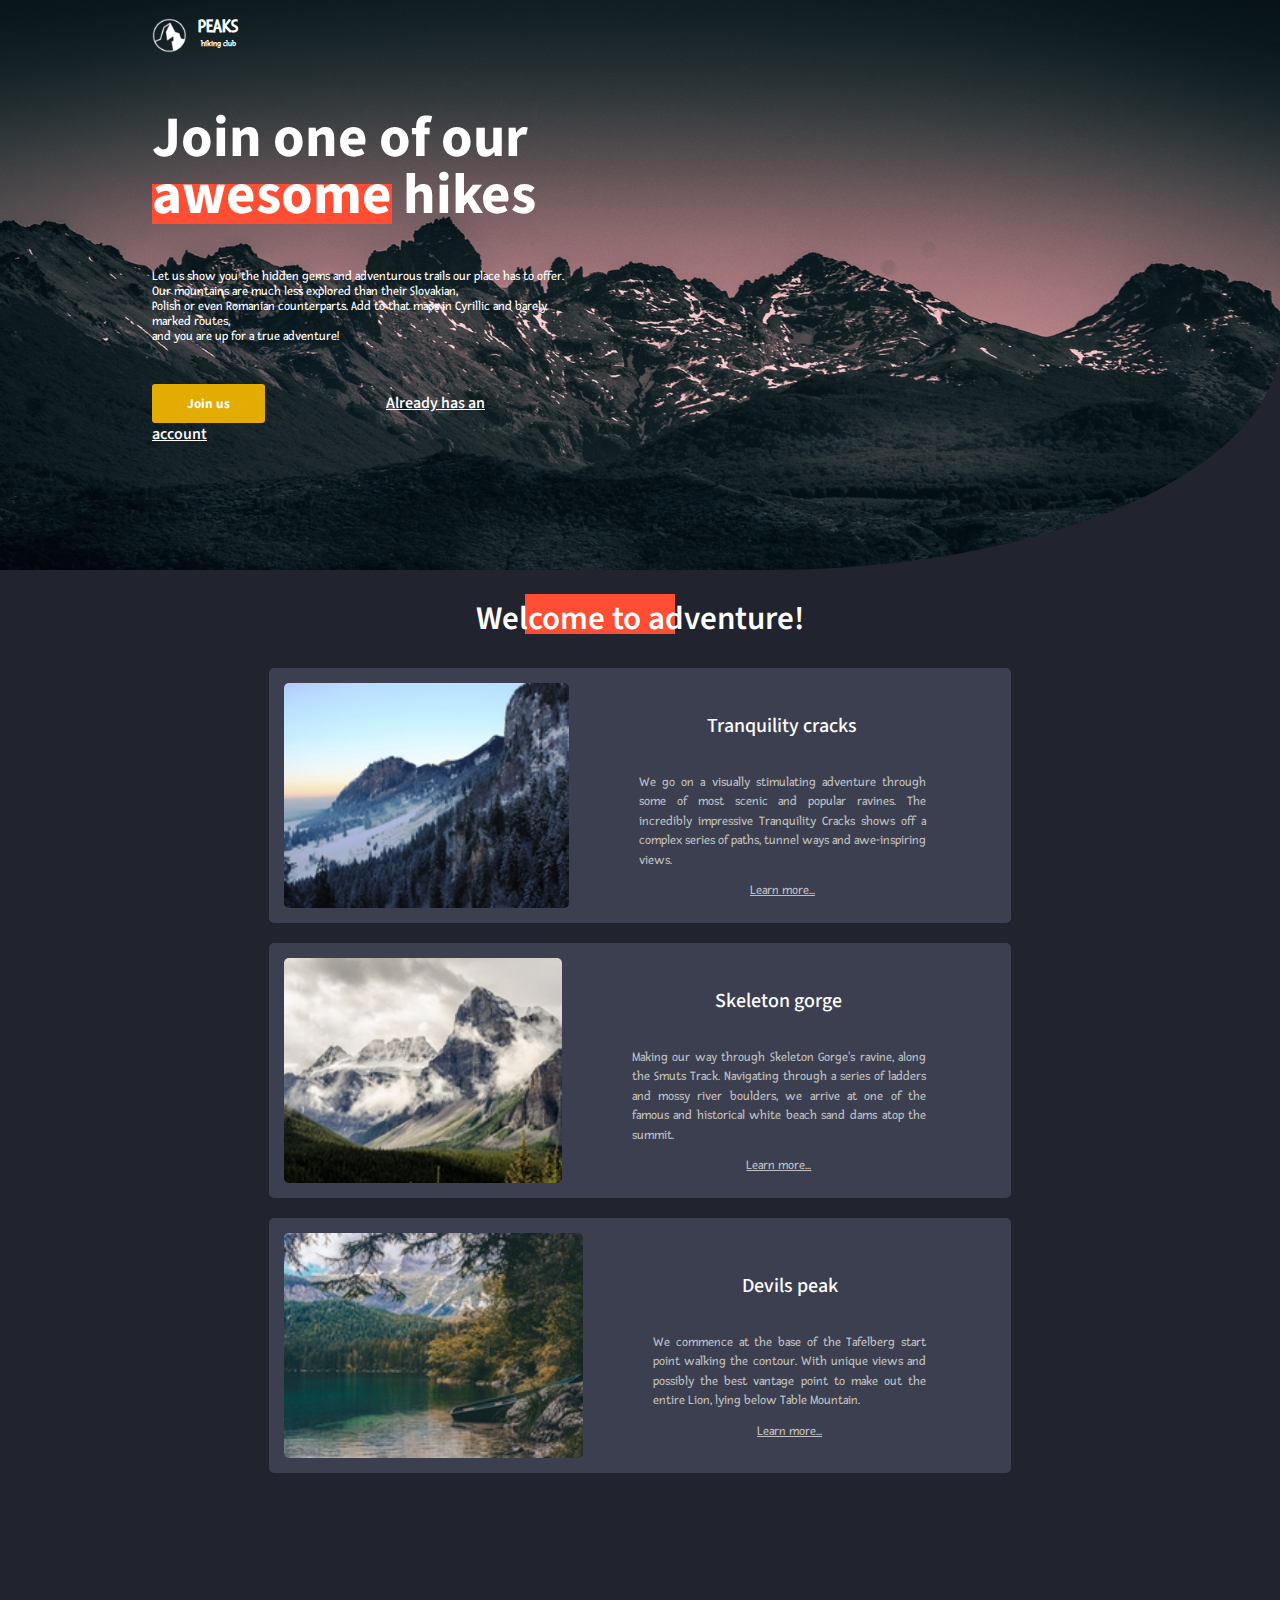
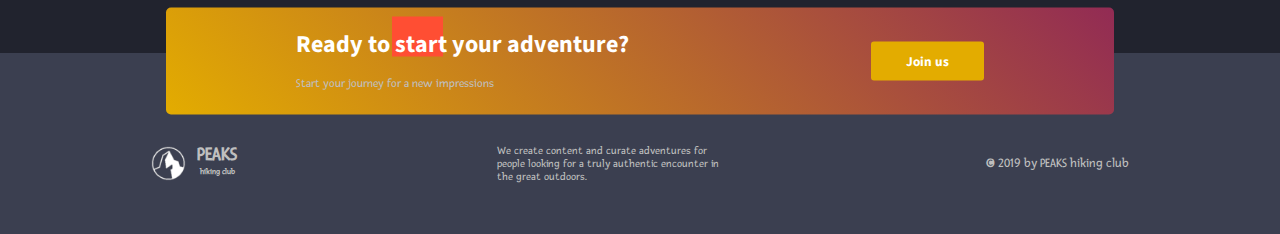
==== FL12_HW3/homework/index.html @ e68d383e "add third homework" ====
<!DOCTYPE html>
<html lang="en">

<head>
    <meta charset="UTF-8">
    <meta name="viewport" content="width=device-width, initial-scale=1.0">
    <meta http-equiv="X-UA-Compatible" content="ie=edge">
    <link href="https://fonts.googleapis.com/css?family=Hind:400,600%7CSource+Sans+Pro:400,600,700%7CFresca"
          rel="stylesheet"/>

    <!-- Styles should be switched here: -->

    <!-- <link rel="stylesheet" type="text/css" href="css/style1.css"> -->
        <link rel="stylesheet" type="text/css" href="css/style2.css">

    <title>PEAKS hiking club</title>
</head>

<body>
<header class="header">
    <div class="header-wrap">
        <div class="landing-logo">
            <img src="img/m-logo.png" alt="logo"/>
            <p>PEAKS<span>hiking club</span></p>
        </div>
        <p class="header_heading">
            Join one of our awesome hikes
        </p>
        <p class="header_text">
            Let us show you the hidden gems and adventurous trails our place has to offer.
            Our mountains are much less explored than their Slovakian,
            Polish or even Romanian counterparts. Add to that maps in Cyrillic and barely marked routes,
            and you are up for a true adventure!
        </p>
        <div>
            <button class="header_button">Join us</button>
            <a href="#" class="login">Already has an account</a>
        </div>
    </div>
</header>
<main class="section">
    <p class="section_text">
        Welcome to adventure!
    </p>
    <div class="section_card_wrap">
        <div class="section_card">
            <img class="section_card_img"
                 src="img/m-1.jpg"
                 alt="experts"/>
            <div class="section_card_right_container">
                <p class="section_card_heading">
                    Tranquility cracks
                </p>
                <p class="section_card_text">
                    We go on a visually stimulating adventure through some of most scenic and popular ravines.
                    The incredibly impressive Tranquility Cracks shows off a complex series of paths, tunnel ways and
                    awe-inspiring views.
                </p>
                <a href="#" class="section_link">Learn more...</a>
            </div>
        </div>
        <div class="section_card">
            <img class="section_card_img"
                 src="img/m-2.jpg"
                 alt="content formats"/>
            <div class="section_card_right_container">
                <p class="section_card_heading">
                    Skeleton gorge
                </p>
                <p class="section_card_text">
                    Making our way through Skeleton Gorge's ravine, along the Smuts Track.
                    Navigating through a series of ladders and mossy river boulders, we arrive at one of the famous and
                    historical white beach sand dams atop the summit.
                </p>
                <a href="#" class="section_link">Learn more...</a>
            </div>
        </div>
        <div class="section_card">
            <img class="section_card_img"
                 src="img/m-3.jpg"
                 alt="certificate"/>
            <div class="section_card_right_container">
                <p class="section_card_heading">
                    Devils peak
                </p>
                <p class="section_card_text">
                    We commence at the base of the Tafelberg start point walking the contour.
                    With unique views and possibly the best vantage point to make out the entire Lion, lying below Table
                    Mountain.
                </p>
                <a href="#" class="section_link">Learn more...</a>
            </div>
        </div>
    </div>
    <div class="section_banner">
        <div class="section_banner_text_wrap">
            <p class="section_banner_heading">
                Ready to start your adventure?
            </p>
            <p class="section_banner_text">
                Start your journey for a new impressions
            </p>
        </div>
        <button class="section_banner_button">Join us</button>
    </div>
</main>
<footer class="footer">
    <div class="footer-wrap">
        <div class="footer_logo landing-logo">
            <img src="img/m-logo.png" alt="logo"/>
            <p>PEAKS<span>hiking club</span></p>
        </div>
        <p class="footer_text">
            We create content and curate adventures for people looking for a truly authentic encounter in the great
            outdoors.
        </p>
        <span class="footer-cr">
          &copy; 2019 by PEAKS hiking club
        </span>
    </div>
</footer>
</body>

</html>
---- FL12_HW3/homework/css/style1.css ----
header .header-wrap, main .section_card, main .section_card .section_card_right_container, main .section_banner, footer .footer-wrap {
  display: flex;
  justify-content: center;
  align-items: center; }

body {
  margin: 0;
  font-family: "Hind", sans-serif;
  background: #fff; }

button {
  background: #699900;
  color: #fff;
  font-family: "Source Sans Pro", sans-serif;
  font-weight: bolder;
  padding: 10px 35px;
  border: none;
  border-radius: 3px;
  cursor: pointer; }

a {
  font-family: "Source Sans Pro", sans-serif;
  color: #fff;
  font-weight: 550; }

div,
header,
footer,
main {
  box-sizing: border-box; }

header {
  padding: 152px;
  padding-top: 15px;
  background: url("../img/m-h-day.jpg") no-repeat center/cover;
  height: 570px;
  border-radius: 0 0 40%;
  color: #2c2f3c; }
  header .header-wrap {
    flex-direction: column;
    align-items: flex-start;
    justify-content: space-between;
    width: 43%;
    height: 100%; }
  header .header_heading {
    font-size: 57px;
    font-family: "Source Sans Pro", sans-serif;
    line-height: 1em;
    font-weight: bold;
    margin-bottom: 0;
    margin-top: 55px;
    position: relative;
    z-index: 1; }
    header .header_heading::after {
      content: "";
      position: absolute;
      width: 240px;
      height: 40px;
      z-index: -1;
      bottom: 0;
      left: 0;
      right: auto;
      background: #14a0c7; }
  header .header_text {
    font-size: 13px;
    font-weight: 100;
    white-space: pre-line;
    margin-bottom: 40px;
    margin-top: 30px; }
  header .landing-logo {
    display: flex;
    align-items: center; }
    header .landing-logo img {
      width: 35px;
      height: auto; }
    header .landing-logo p {
      display: inline-block;
      margin: 0;
      padding: 3px 11px;
      font-size: 19px;
      text-align: center;
      font-weight: 600;
      line-height: 0.9em; }
      header .landing-logo p span {
        display: block;
        font-size: 8px; }
  header a {
    padding: 0 117px; }

main {
  background: #fff;
  position: relative;
  padding-bottom: 160px; }
  main .section_text {
    text-align: center;
    font-family: "Source Sans Pro", sans-serif;
    font-weight: 600;
    font-size: 33px;
    color: #2c2f3c;
    margin: 34px;
    line-height: 0.9em;
    position: relative;
    z-index: 1; }
    main .section_text::after {
      content: "";
      position: absolute;
      width: 150px;
      height: 40px;
      z-index: -1;
      bottom: 0;
      left: auto;
      right: 571px;
      background: #14a0c7; }
  main .section_card {
    align-items: stretch;
    background: #21232e;
    color: #fff;
    padding: 15px;
    width: 58%;
    margin: 20px auto;
    border-radius: 5px;
    min-height: 255px; }
    main .section_card img {
      min-width: 40%;
      border-radius: 5px;
      object-fit: cover; }
    main .section_card .section_card_right_container {
      flex-direction: column;
      padding: 0 70px;
      text-align: justify; }
    main .section_card .section_link {
      font-family: "Hind", sans-serif;
      color: #bfbfbf;
      font-size: 13px; }
  main .section_card:nth-child(2) img {
    min-width: 39%; }
  main .section_card:last-child img {
    min-width: 42%; }
  main .section_card_heading {
    font-family: "Source Sans Pro", sans-serif;
    font-size: 20px;
    font-weight: 500; }
  main .section_card_text {
    font-size: 13px;
    color: #bfbfbf;
    line-height: 1.5em; }
  main .section_banner {
    position: absolute;
    width: 948px;
    bottom: -115px;
    left: 50%;
    margin-right: -50%;
    transform: translate(-50%, -50%);
    background: linear-gradient(45deg, #699900, #2b59de);
    border-radius: 5px;
    padding: 25px 130px;
    justify-content: space-between; }
    main .section_banner .section_banner_heading {
      font-family: "Source Sans Pro", sans-serif;
      font-weight: 700;
      font-size: 24px;
      color: #2c2f3c;
      line-height: 1em;
      margin-top: 0;
      margin-bottom: 20px;
      position: relative;
      z-index: 1; }
      main .section_banner .section_banner_heading::after {
        content: "";
        position: absolute;
        width: 51px;
        height: 40px;
        z-index: -1;
        bottom: 0;
        left: 96px;
        right: auto;
        background: #14a0c7; }
    main .section_banner .section_banner_text {
      font-family: "Hind", sans-serif;
      font-size: 12px;
      color: #bfbfbf;
      margin-bottom: 0; }

footer {
  background: #21232e;
  color: #bfbfbf;
  font-family: "Hind", sans-serif;
  padding: 0 111px;
  padding-top: 40px; }
  footer .footer-wrap {
    justify-content: space-between; }
    footer .footer-wrap .footer_logo {
      display: flex;
      align-items: center; }
      footer .footer-wrap .footer_logo img {
        width: 35px;
        height: auto; }
      footer .footer-wrap .footer_logo p {
        display: inline-block;
        margin: 0;
        padding: 3px 11px;
        font-size: 19px;
        text-align: center;
        font-weight: 600;
        line-height: 0.9em; }
        footer .footer-wrap .footer_logo p span {
          display: block;
          font-size: 8px; }
    footer .footer-wrap .footer_text {
      font-size: 11px;
      width: 240px; }
    footer .footer-wrap .footer-cr {
      font-size: 13px; }
  footer .footer-wrap > * {
    padding: 40px; }
---- FL12_HW3/homework/css/style2.css ----
header .header-wrap, main .section_card, main .section_card .section_card_right_container, main .section_banner, footer .footer-wrap {
  display: flex;
  justify-content: center;
  align-items: center; }

body {
  margin: 0;
  font-family: "Fresca", sans-serif;
  background: #21232e; }

button {
  background: #e3ac00;
  color: #fff;
  font-family: "Source Sans Pro", sans-serif;
  font-weight: bolder;
  padding: 10px 35px;
  border: none;
  border-radius: 3px;
  cursor: pointer; }

a {
  font-family: "Source Sans Pro", sans-serif;
  color: #fff;
  font-weight: 550; }

div,
header,
footer,
main {
  box-sizing: border-box; }

header {
  padding: 152px;
  padding-top: 15px;
  background: url("../img/m-h-night.jpg") no-repeat center/cover;
  height: 570px;
  border-radius: 0 0 40%;
  color: #fff; }
  header .header-wrap {
    flex-direction: column;
    align-items: flex-start;
    justify-content: space-between;
    width: 43%;
    height: 100%; }
  header .header_heading {
    font-size: 57px;
    font-family: "Source Sans Pro", sans-serif;
    line-height: 1em;
    font-weight: bold;
    margin-bottom: 0;
    margin-top: 55px;
    position: relative;
    z-index: 1; }
    header .header_heading::after {
      content: "";
      position: absolute;
      width: 240px;
      height: 40px;
      z-index: -1;
      bottom: 0;
      left: 0;
      right: auto;
      background: #ff4e33; }
  header .header_text {
    font-size: 13px;
    font-weight: 100;
    white-space: pre-line;
    margin-bottom: 40px;
    margin-top: 30px; }
  header .landing-logo {
    display: flex;
    align-items: center; }
    header .landing-logo img {
      width: 35px;
      height: auto; }
    header .landing-logo p {
      display: inline-block;
      margin: 0;
      padding: 3px 11px;
      font-size: 19px;
      text-align: center;
      font-weight: 600;
      line-height: 0.9em; }
      header .landing-logo p span {
        display: block;
        font-size: 8px; }
  header a {
    padding: 0 117px; }

main {
  background: #21232e;
  position: relative;
  padding-bottom: 160px; }
  main .section_text {
    text-align: center;
    font-family: "Source Sans Pro", sans-serif;
    font-weight: 600;
    font-size: 33px;
    color: #fff;
    margin: 34px;
    line-height: 0.9em;
    position: relative;
    z-index: 1; }
    main .section_text::after {
      content: "";
      position: absolute;
      width: 150px;
      height: 40px;
      z-index: -1;
      bottom: 0;
      left: auto;
      right: 571px;
      background: #ff4e33; }
  main .section_card {
    align-items: stretch;
    background: #3b3f50;
    color: #fff;
    padding: 15px;
    width: 58%;
    margin: 20px auto;
    border-radius: 5px;
    min-height: 255px; }
    main .section_card img {
      min-width: 40%;
      border-radius: 5px;
      object-fit: cover; }
    main .section_card .section_card_right_container {
      flex-direction: column;
      padding: 0 70px;
      text-align: justify; }
    main .section_card .section_link {
      font-family: "Fresca", sans-serif;
      color: #bfbfbf;
      font-size: 13px; }
  main .section_card:nth-child(2) img {
    min-width: 39%; }
  main .section_card:last-child img {
    min-width: 42%; }
  main .section_card_heading {
    font-family: "Source Sans Pro", sans-serif;
    font-size: 20px;
    font-weight: 500; }
  main .section_card_text {
    font-size: 13px;
    color: #bfbfbf;
    line-height: 1.5em; }
  main .section_banner {
    position: absolute;
    width: 948px;
    bottom: -115px;
    left: 50%;
    margin-right: -50%;
    transform: translate(-50%, -50%);
    background: linear-gradient(45deg, #e3ac00, #922b54);
    border-radius: 5px;
    padding: 25px 130px;
    justify-content: space-between; }
    main .section_banner .section_banner_heading {
      font-family: "Source Sans Pro", sans-serif;
      font-weight: 700;
      font-size: 24px;
      color: #fff;
      line-height: 1em;
      margin-top: 0;
      margin-bottom: 20px;
      position: relative;
      z-index: 1; }
      main .section_banner .section_banner_heading::after {
        content: "";
        position: absolute;
        width: 51px;
        height: 40px;
        z-index: -1;
        bottom: 0;
        left: 96px;
        right: auto;
        background: #ff4e33; }
    main .section_banner .section_banner_text {
      font-family: "Fresca", sans-serif;
      font-size: 12px;
      color: #bfbfbf;
      margin-bottom: 0; }

footer {
  background: #3b3f50;
  color: #bfbfbf;
  font-family: "Fresca", sans-serif;
  padding: 0 111px;
  padding-top: 40px; }
  footer .footer-wrap {
    justify-content: space-between; }
    footer .footer-wrap .footer_logo {
      display: flex;
      align-items: center; }
      footer .footer-wrap .footer_logo img {
        width: 35px;
        height: auto; }
      footer .footer-wrap .footer_logo p {
        display: inline-block;
        margin: 0;
        padding: 3px 11px;
        font-size: 19px;
        text-align: center;
        font-weight: 600;
        line-height: 0.9em; }
        footer .footer-wrap .footer_logo p span {
          display: block;
          font-size: 8px; }
    footer .footer-wrap .footer_text {
      font-size: 11px;
      width: 240px; }
    footer .footer-wrap .footer-cr {
      font-size: 13px; }
  footer .footer-wrap > * {
    padding: 40px; }
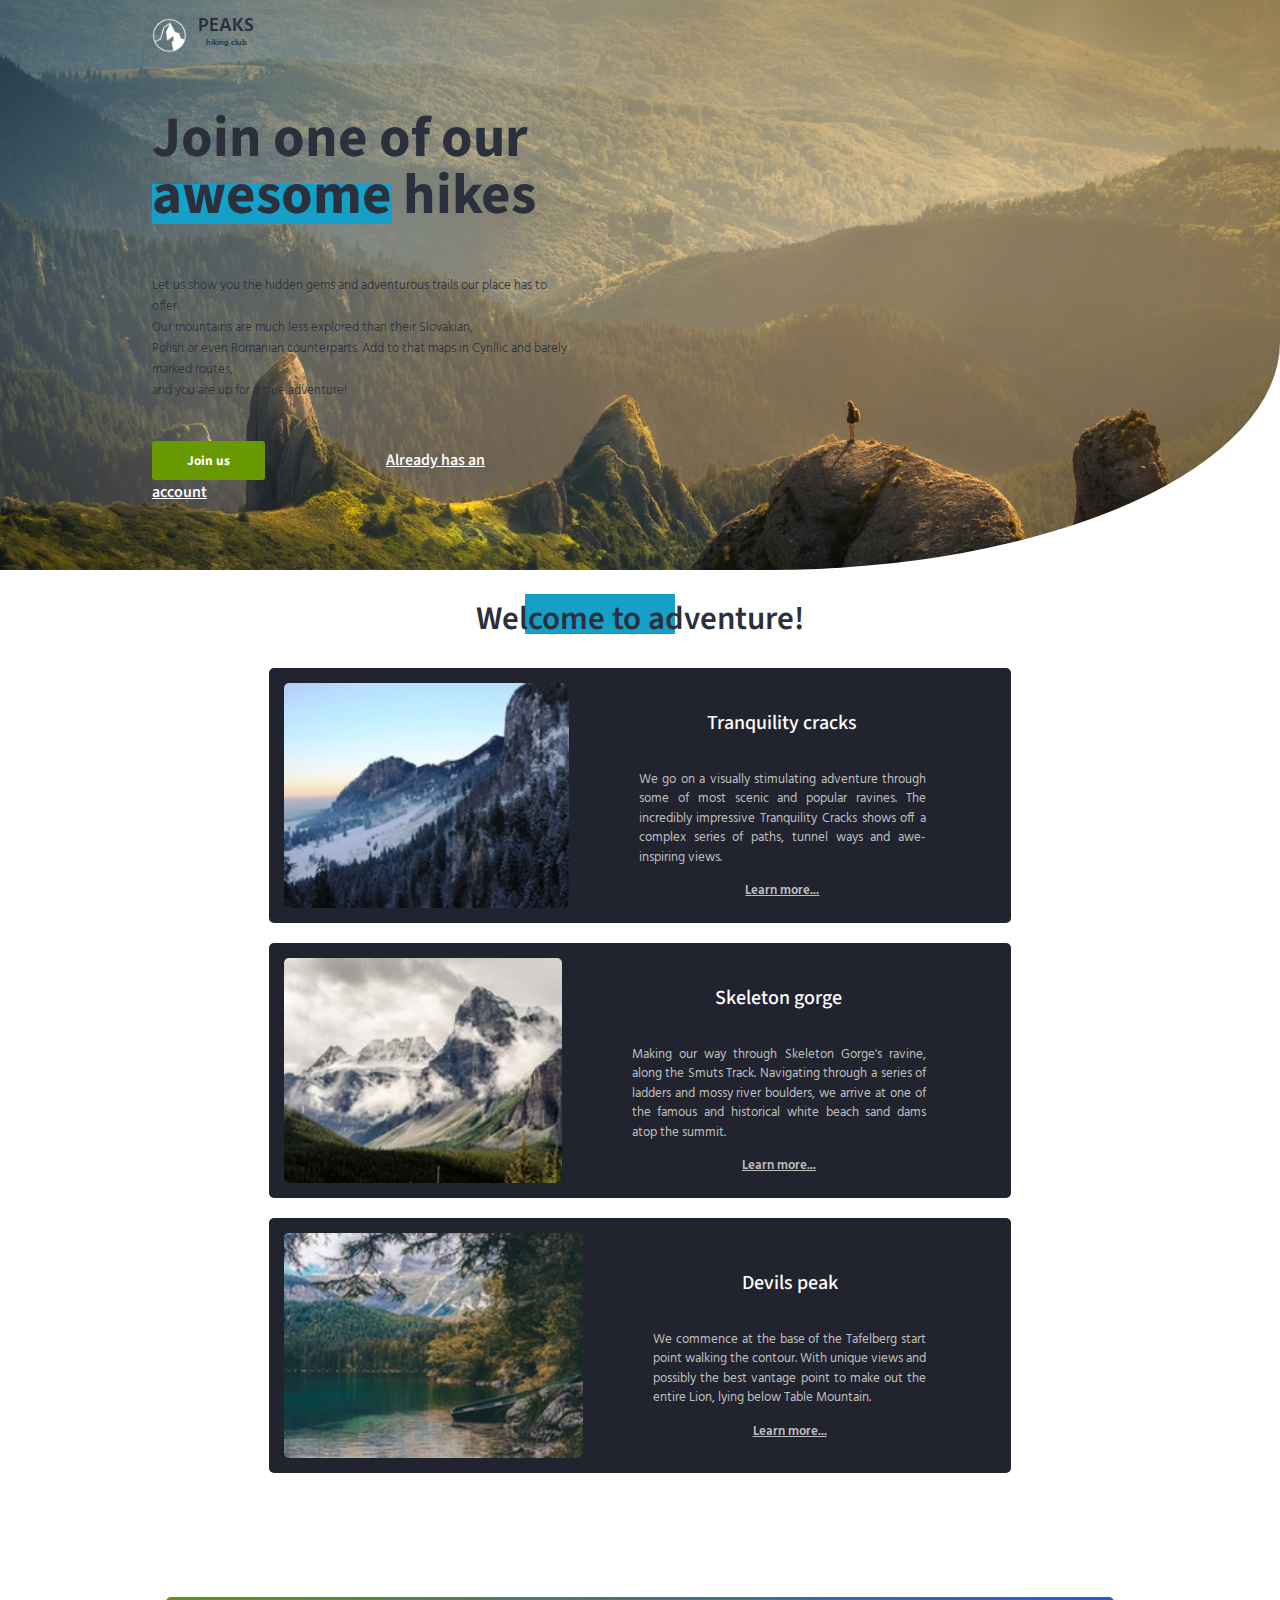
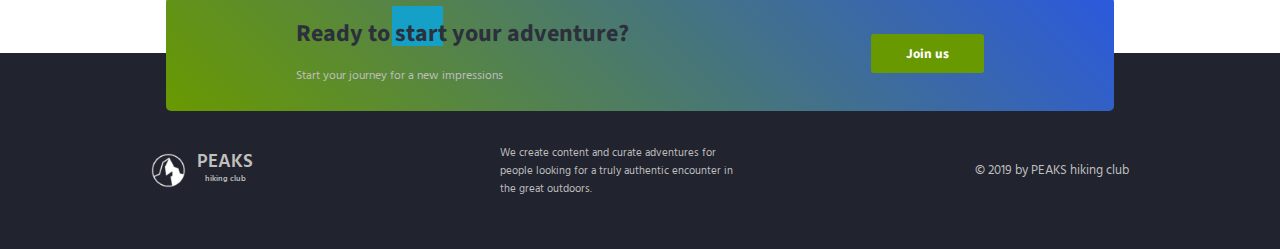
==== commit c362f84b: "switch css file link" ====
--- a/FL12_HW3/homework/index.html
+++ b/FL12_HW3/homework/index.html
@@ -10,8 +10,8 @@
 
     <!-- Styles should be switched here: -->
 
-    <!-- <link rel="stylesheet" type="text/css" href="css/style1.css"> -->
-        <link rel="stylesheet" type="text/css" href="css/style2.css">
+    <link rel="stylesheet" type="text/css" href="css/style1.css">
+        <!-- <link rel="stylesheet" type="text/css" href="css/style2.css"> -->
 
     <title>PEAKS hiking club</title>
 </head>
